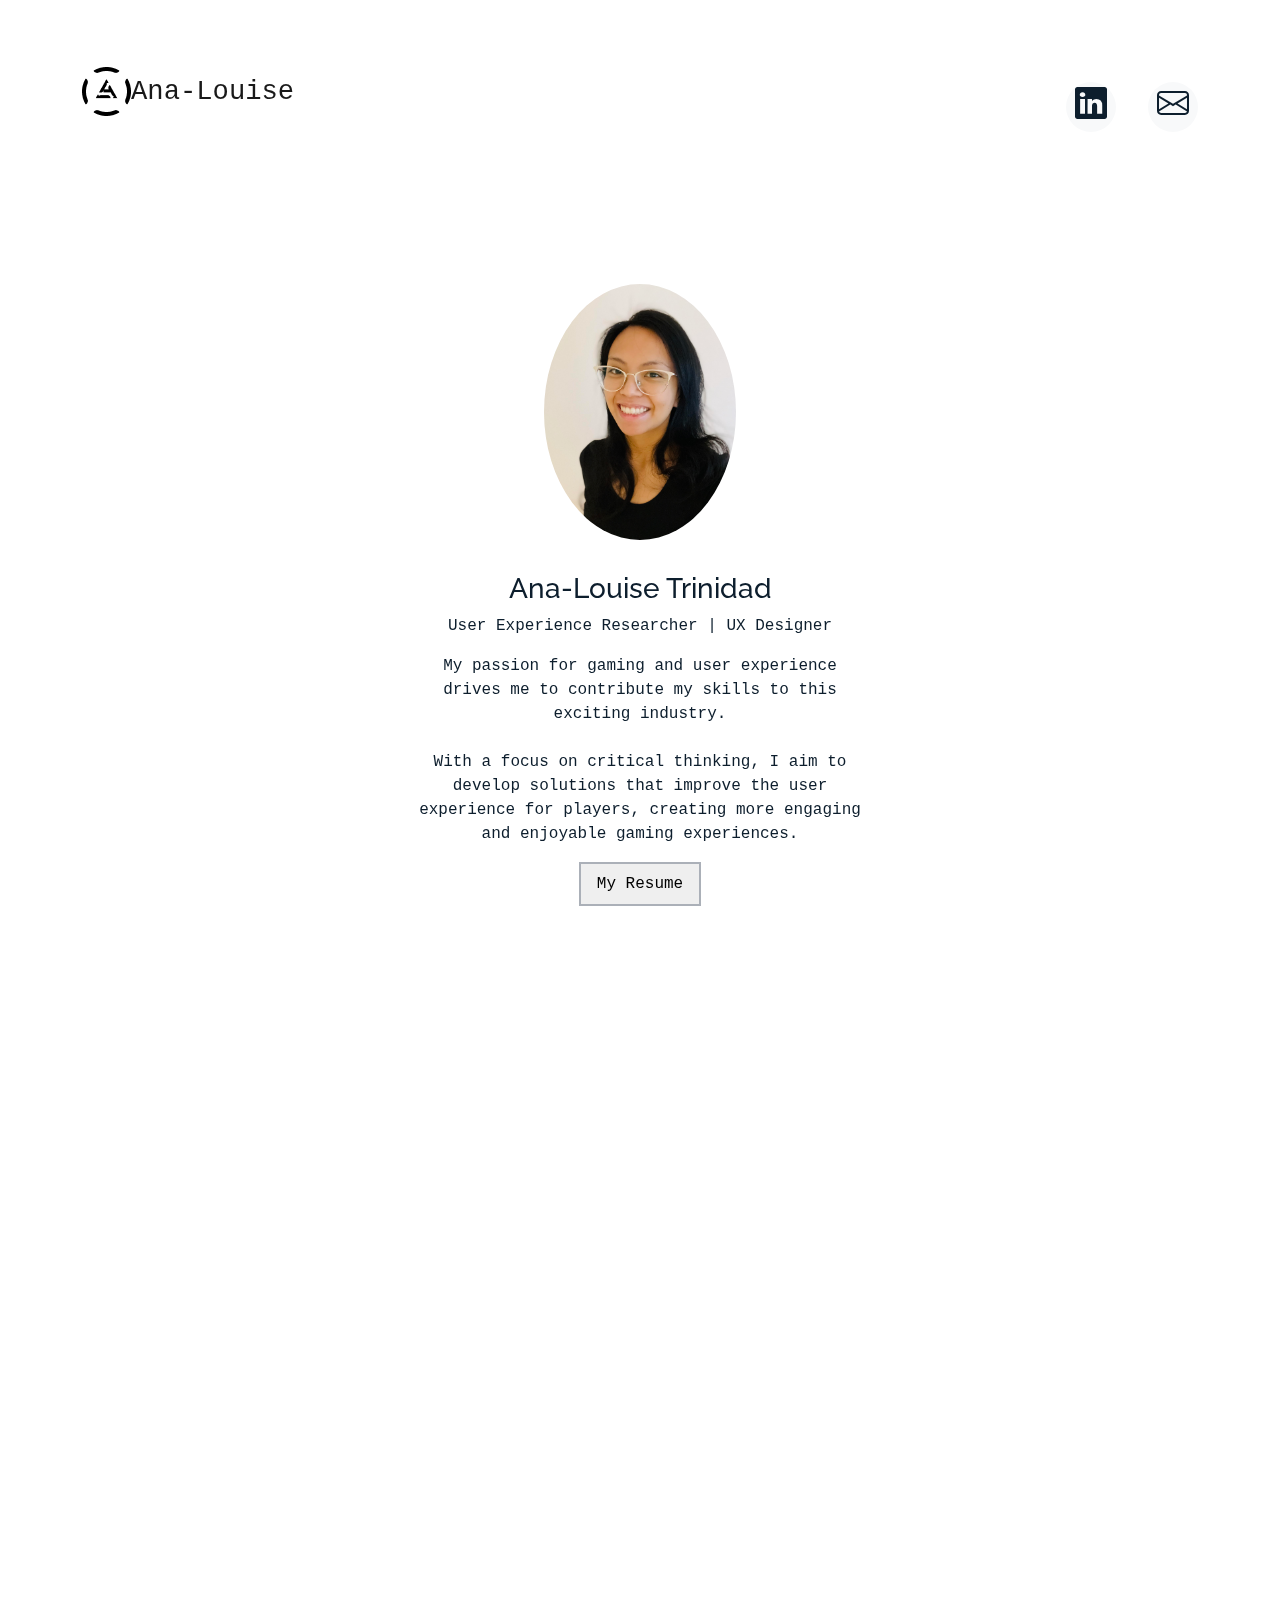
==== index.html @ 58d7ab28 "updated description" ====
<!DOCTYPE html>
<html lang="en">
<head>
    <meta charset="UTF-8">
    <meta http-equiv="X-UA-Compatible" content="IE=edge">
    <meta name="viewport" content="width=device-width, initial-scale=1.0">
    <link rel="stylesheet" href="https://cdnjs.cloudflare.com/ajax/libs/font-awesome/6.2.1/css/all.min.css" integrity="sha512-MV7K8+y+gLIBoVD59lQIYicR65iaqukzvf/nwasF0nqhPay5w/9lJmVM2hMDcnK1OnMGCdVK+iQrJ7lzPJQd1w==" crossorigin="anonymous" referrerpolicy="no-referrer" />
    <link rel="preconnect" href="https://fonts.googleapis.com">
<link rel="preconnect" href="https://fonts.gstatic.com" crossorigin>
<link href="https://fonts.googleapis.com/css2?family=Open+Sans:ital,wght@0,300;0,400;1,300;1,400&display=swap" rel="stylesheet">
    <link rel="stylesheet" href="./style.css">
    <title>Ana-Louise's Gaming UX Portfolio</title>
    <meta content="" name="description">
  <meta content="" name="keywords">

  <!-- Favicons -->
<link href="assets/img/logo.png" rel="icon">
  <link href="assets/img/logo.png" rel="icon">

  <!-- Google Fonts -->
  <link href="https://fonts.googleapis.com/css?family=https://fonts.googleapis.com/css?family=Inconsolata:400,500,600,700|Raleway:400,400i,500,500i,600,600i,700,700i" rel="stylesheet">

  <!-- Vendor CSS Files -->
  <link href="assets/vendor/aos/aos.css" rel="stylesheet">
  <link href="assets/vendor/bootstrap/css/bootstrap.min.css" rel="stylesheet">
  <link href="assets/vendor/bootstrap-icons/bootstrap-icons.css" rel="stylesheet">
  <link href="assets/vendor/swiper/swiper-bundle.min.css" rel="stylesheet">

  <!-- Template Main CSS File -->
  <link href="assets/css/style.css" rel="stylesheet">

  <!-- =======================================================
  * Template Name: MyPortfolio
  * Updated: Mar 10 2023 with Bootstrap v5.2.3
  * Template URL: https://bootstrapmade.com/myportfolio-bootstrap-portfolio-website-template/
  * Author: BootstrapMade.com
  * License: https://bootstrapmade.com/license/
  ======================================================== -->
</head>
<body>
    <header data-aos="fade-up">
      <main id="main">
        <nav class="navbar navbar-light custom-navbar">
          <div class="container">
            <a class="navbar-brand" href="index.html"><img src="./assets/img/logo.png" alt="Logo">Ana-Louise</a>
            <div class="social d-flex justify-content-end">
              <a href="https://www.linkedin.com/in/ana-louise-trinidad/"><span class="bi bi-linkedin"></span></a>
              <a href="mailto:anamtrinidad@outlook.com"><span class="bi bi-envelope"></span></a>
            </div>
            </a>
          </div>
        </nav>
      </header>

        <!-- ======= About Me Section ======= -->
        <section class="section services" data-aos="fade-up">
          <div class="container">
            <div class="row justify-content-center text-center mb-4">
              <div class="col-5">
                <img src="./assets/img/Profile Photo.jpg" alt="Profile Photo" id="profile-photo">
                <h3 class="h3 heading">Ana-Louise Trinidad</h3>
                <p>User Experience Researcher | UX Designer</p>
                <p>My passion for gaming and user experience drives me to contribute my skills to this exciting industry. 
                  <br><br>With a focus on critical thinking, I aim to develop solutions that improve the user experience for players, creating more engaging and enjoyable gaming experiences.</p>
                <a href="./resume-page.html"><button>My Resume</button></a>
              </div>
            </div>

          </div>
        </section><!-- About Me Section -->

        <!-- ======= 5 Min Section ======= -->
        <!-- <section class="section" data-aos="fade-up">
          <div class="container">
            <div class="row justify-content-center text-center mb-4">
              <div class="col-5">
                <h2 class="h2 heading">Only have 2 Min?</h2>
                <a href="#/"><button>2 min version of my Gaming UX Portfolio</button></a> (Coming soon!)
                <p>If you have more time, all my case studies are below!</p>
              </div>
            </div>

          </div>
        </section> -->
        <!-- 5 Min Section -->

      <!----PROJECT SECTION-->
      <main id="main">

        <!-- ======= Works Section ======= -->
        <section class="section site-portfolio">
          <div class="container">
            <div class="row mb-5 align-items-center">
              <div class="col-md-12 col-lg-6 mb-4 mb-lg-0" data-aos="fade-up">
                <h3 class="h3 heading">My Case Studies</h3>
              </div>
              <div class="col-md-12 col-lg-6 text-start text-lg-end" data-aos="fade-up" data-aos-delay="100">
                <div id="filters" class="filters">
                  <a href="#" data-filter="*" class="active">All</a>
                  <a href="#" data-filter=".grux">Games UX Research & UX Design</a>
                  <a href="#" data-filter=".ux-ui">Games UX/UI</a>
                  <a href="#" data-filter=".ui-ux">Games UI/UX</a>
                  <a href="#" data-filter=".projects">Passion Projects</a>
                  <!-- <a href="#" data-filter=".other-ux">Other UX Portfolios</a> -->
                </div>
              </div>
            </div>
            <div id="portfolio-grid" class="row no-gutter" data-aos="fade-up" data-aos-delay="200">
              <div class="item grux col-sm-6 col-md-4 col-lg-4 mb-4">
                <a href="./fps-cs-page.html" class="item-wrap fancybox">
                  <div class="work-info">
                    <h3>FPS Patch Updates Feature</h3>
                    <span>GRUX</span>
                  </div>
                  <img class="img-fluid" src="assets/img/fps-feature-cs/Thumbnail.png">
                </a>
              </div>
              <div class="item ui-ux col-sm-6 col-md-4 col-lg-4 mb-4">
                <a href="./game-jam-cs-page.html" class="item-wrap fancybox">
                  <div class="work-info">
                    <h3>Game Jam April 2023</h3>
                    <span>UI/UX</span>
                  </div>
                  <img class="img-fluid" src="./assets/img/game-jam-case-study/Thumbnail Game Jam 2023.png">
                </a>
              </div>
              <!-- <div class="item ui-ux col-sm-6 col-md-4 col-lg-4 mb-4">
                <a href="#/" class="item-wrap fancybox">
                  <div class="work-info">
                    <h3>UI/UX & Unity Implementation</h3>
                    <span>UI/UX</span>
                  </div>
                  <img class="img-fluid" src="assets/img/Thumbnail.png">
                </a>
              </div> -->
              <!-- <div class="item other-ux col-sm-6 col-md-4 col-lg-4 mb-4">
                <a href="./ucb-highlight-reel-page.html" class="item-wrap fancybox">
                  <div class="work-info">
                    <h3>UC Berkeley UX/UI Bootcamp Highlight Reel Fall '22 - Spring '23</h3>
                    <span>Other UX Portfolios</span>
                  </div>
                  <img class="img-fluid" src="./assets/img/Portfolio-ucb/Thumbnail-ucb.png">
                </a>
              </div> -->
            </div>
          </div>
        </section><!-- End  Works Section -->
    
    
      </main><!-- End #main -->

      <!--CONTACT SECTION-->
      <footer data-aos="fade-up">
      <section id="contact">

        <div class="contact-header">
          <h5>CONTACT ME</h5>
        </div>
        <div class="social d-flex justify-content-center">
          <a href="https://www.linkedin.com/in/ana-louise-trinidad/"><span class="bi bi-linkedin"></span></a>
          <a href="mailto:anamtrinidad@outlook.com"><span class="bi bi-envelope"></span></a>
        </div>

       </section>
       </footer>

<!-- ======= Footer ======= -->
<footer class="footer" role="contentinfo" data-aos="fade-up">
  <div class="container">
    <div class="row">
      <div class="col-sm-6">
        <p class="mb-1">&copy; Copyright MyPortfolio. All Rights Reserved</p>
        <div class="credits">
          <!--
          All the links in the footer should remain intact.
          You can delete the links only if you purchased the pro version.
          Licensing information: https://bootstrapmade.com/license/
          Purchase the pro version with working PHP/AJAX contact form: https://bootstrapmade.com/buy/?theme=MyPortfolio
        -->
          Designed by <a href="https://bootstrapmade.com/">BootstrapMade</a>
        </div>
      </div>
    </div>
  </div>
</footer>

<a href="#" class="back-to-top d-flex align-items-center justify-content-center"><i class="bi bi-arrow-up-short"></i></a>

<!-- Vendor JS Files -->
<script src="assets/vendor/aos/aos.js"></script>
<script src="assets/vendor/bootstrap/js/bootstrap.bundle.min.js"></script>
<script src="assets/vendor/isotope-layout/isotope.pkgd.min.js"></script>
<script src="assets/vendor/swiper/swiper-bundle.min.js"></script>
<script src="assets/vendor/php-email-form/validate.js"></script>

<!-- Template Main JS File -->
<script src="assets/js/main.js"></script>

</body>
</html>
---- assets/css/style.css ----
/**
* Template Name: MyPortfolio
* Updated: Mar 10 2023 with Bootstrap v5.2.3
* Template URL: https://bootstrapmade.com/myportfolio-bootstrap-portfolio-website-template/
* Author: BootstrapMade.com
* License: https://bootstrapmade.com/license/
*/

/*--------------------------------------------------------------
# General
--------------------------------------------------------------*/
body {
  font-family: "Inconsolata", monospace;
  color: #0d1e2d;
}

a {
  color: #777;
  text-decoration: none;
}

a:hover {
  color: #000;
}

button {
  border: #ABB0B8 solid 2px;
  padding: 0.5rem 1rem;
}

button:hover {
  color: #fff;
  background-color: darkgrey;
  transition: 0.3s;
}

h1,
h2,
h3,
h4,
h5,
h6,
.font-heading {
  font-family: "Raleway", sans-serif;
}

img {
  max-width: 100%;
  height: auto;
}

#profile-photo {
  border-radius: 100%;
  width: 20vw;
  text-align: center;
  padding: 2rem;
  object-fit: cover;
}

.section {
  padding: 7rem 0;
}

.filters a {
  text-decoration: none;
  color: #000;
  display: inline-block;
  padding-left: 10px;
  padding-right: 10px;
  position: relative;
}

.filters a:hover,
.filters a:focus,
.filters a:active {
  text-decoration: none;
}

.filters a:hover:before {
  content: "";
  position: absolute;
  left: 10px;
  right: 10px;
  bottom: 0;
  height: 1px;
  background-color: #000;
}

.filters a.active {
  color: #000;
}

.filters a.active:before {
  content: "";
  position: absolute;
  left: 10px;
  right: 10px;
  bottom: 0;
  height: 1px;
  background-color: #000;
}

.item {
  border: none;
  margin-bottom: 30px;
}

.item .item-wrap {
  display: block;
  position: relative;
  overflow: hidden;
}

.item .item-wrap:after {
  z-index: 2;
  position: absolute;
  content: "";
  top: 0;
  left: 0;
  right: 0;
  bottom: 0;
  background: rgba(0, 0, 0, 0.4);
  visibility: hidden;
  opacity: 0;
  transition: 0.3s all ease-in-out;
}

.item .item-wrap img {
  transition: 0.3s transform ease;
  transform: scale(1);
}

.item .item-wrap>.work-info {
  position: absolute;
  top: 50%;
  width: 100%;
  text-align: center;
  z-index: 3;
  transform: translateY(-50%);
  color: #fff;
  opacity: 0;
  visibility: hidden;
  margin-top: 20px;
  transition: 0.3s all ease;
}

.item .item-wrap>.work-info h3 {
  font-size: 20px;
  margin-bottom: 0;
}

.item .item-wrap>.work-info span {
  font-size: 14px;
  text-transform: uppercase;
  letter-spacing: 0.2rem;
}

.item .item-wrap:hover {
  text-decoration: none;
}

.item .item-wrap:hover img {
  transform: scale(1.05);
}

.item .item-wrap:hover:after {
  opacity: 1;
  visibility: visible;
}

.item .item-wrap:hover .work-info {
  margin-top: 0px;
  opacity: 1;
  visibility: visible;
}

.testimonial-wrap {
  padding: 50px 50px 80px 50px;
  background: #eceff2;
}

.testimonial-wrap .testimonial {
  text-align: center;
  max-width: 500px;
  margin: 0 auto;
}

.testimonial-wrap .testimonial img {
  border-radius: 50%;
  width: 120px;
  margin: 0 auto 30px auto;
}

.testimonial-wrap .testimonial blockquote p {
  font-size: 20px;
}

.h3 {
  font-size: 20px;
}

.h4 {
  font-size: 16px;
}

.heading {
  font-size: 28px;
}

.readmore {
  display: inline-block;
  border: 1px solid #000;
  padding: 10px 15px;
  font-size: 12px;
  text-transform: uppercase;
  color: #000;
  transition: 0.2s all ease;
  font-weight: 700;
}

.readmore:active,
.readmore:focus,
.readmore:hover {
  outline: none;
}

.readmore:hover {
  color: #fff;
  text-decoration: none;
  background: #000;
}

.testimonials-slider .swiper-pagination {
  margin-top: -60px;
  position: relative;
}

.testimonials-slider .swiper-pagination .swiper-pagination-bullet {
  width: 12px;
  height: 12px;
  background-color: rgba(13, 30, 45, 0.3);
  opacity: 1;
}

.testimonials-slider .swiper-pagination .swiper-pagination-bullet-active {
  background-color: rgba(13, 30, 45, 0.6);
}

.sticky-content {
  position: sticky;
  position: -webkit-sticky;
  top: 0;
  /* required */
}

.list-line li {
  margin-bottom: 10px;
  position: relative;
  padding-left: 30px;
}

.list-line li:before {
  content: "";
  position: absolute;
  left: 0;
  top: 0.7rem;
  width: 10px;
  height: 2px;
  background: #000;
}

.form-control {
  border-radius: 0;
  background: #f8f9fa;
  border: 1px solid transparent;
  padding-top: 10px !important;
  padding-bottom: 10px !important;
}

.form-control:active,
.form-control:focus {
  background: #eff1f4;
  outline: none;
  box-shadow: none;
  border: 1px solid transparent;
}

.custom-progress {
  height: 7px;
  border-radius: 0;
}

.custom-progress .progress-bar {
  background: #000;
}

/* Services */
.services i {
  font-size: 40px;
}

.services h4 {
  padding-top: 10px;
}

/* Contact Form */
.php-email-form .error-message {
  display: none;
  color: #fff;
  background: #ed3c0d;
  text-align: left;
  padding: 15px;
  font-weight: 600;
}

.php-email-form .error-message br+br {
  margin-top: 25px;
}

.php-email-form .sent-message {
  display: none;
  color: #fff;
  background: #18d26e;
  text-align: center;
  padding: 15px;
  font-weight: 600;
}

.php-email-form .loading {
  display: none;
  background: #fff;
  text-align: center;
  padding: 15px;
}

.php-email-form .loading:before {
  content: "";
  display: inline-block;
  border-radius: 50%;
  width: 24px;
  height: 24px;
  margin: 0 10px -6px 0;
  border: 3px solid #18d26e;
  border-top-color: #eee;
  animation: animate-loading 1s linear infinite;
}

@keyframes animate-loading {
  0% {
    transform: rotate(0deg);
  }

  100% {
    transform: rotate(360deg);
  }
}

/*--------------------------------------------------------------
# Header
--------------------------------------------------------------*/
/* Custom Navmenu */
.custom-navmenu {
  background: #0d1e2d;
}

.custom-navmenu .custom-menu,
.custom-navmenu .custom-menu li {
  padding: 0;
  margin: 0;
  list-style: none;
}

.custom-navmenu .custom-menu li {
  margin-bottom: 0;
  font-size: 20px;
}

.custom-navmenu .custom-menu li a {
  color: #fff;
  padding: 10px 0 !important;
}

.custom-navmenu .custom-menu li a:hover {
  text-decoration: none;
}

.custom-navmenu .custom-menu li.active a {
  text-decoration: underline;
}

.custom-navmenu h3 {
  font-size: 20px;
  color: #fff;
}

.custom-navmenu p {
  color: rgba(255, 255, 255, 0.6);
}

.custom-navmenu a {
  color: rgba(255, 255, 255, 0.7);
}

.custom-navmenu a:hover {
  color: #fff;
}

/* Custom Navbar */
.custom-navbar {
  padding-top: 50px;
  width: 100%;
}

@media (max-width: 780px) {
  .custom-navbar>.container {
    padding-right: 0;
    padding-left: 0;
  }
}

.custom-navbar .navbar-brand {
  font-size: 1.7rem;
}

/* Burger */
.burger {
  width: 28px;
  height: 32px;
  cursor: pointer;
  position: relative;
}

.burger:before,
.burger span,
.burger:after {
  width: 100%;
  height: 2px;
  display: block;
  background: #000;
  border-radius: 2px;
  position: absolute;
  opacity: 1;
}

.burger:before,
.burger:after {
  transition: top 0.35s cubic-bezier(0.23, 1, 0.32, 1), transform 0.35s cubic-bezier(0.23, 1, 0.32, 1), opacity 0.35s cubic-bezier(0.23, 1, 0.32, 1), background-color 1.15s cubic-bezier(0.86, 0, 0.07, 1);
  -webkit-transition: top 0.35s cubic-bezier(0.23, 1, 0.32, 1), -webkit-transform 0.35s cubic-bezier(0.23, 1, 0.32, 1), opacity 0.35s cubic-bezier(0.23, 1, 0.32, 1), background-color 1.15s cubic-bezier(0.86, 0, 0.07, 1);
  content: "";
}

.burger:before {
  top: 4px;
}

.burger span {
  top: 15px;
}

.burger:after {
  top: 26px;
}

/* Hover */
.burger:hover:before {
  top: 7px;
}

.burger:hover:after {
  top: 23px;
}

/* Click */
.burger.active span {
  opacity: 0;
}

.burger.active:before,
.burger.active:after {
  top: 40%;
}

.burger.active:before {
  transform: rotate(45deg);
}

.burger.active:after {
  transform: rotate(-45deg);
}

.burger:focus {
  outline: none;
}

/*--------------------------------------------------------------
# Footer
--------------------------------------------------------------*/
.footer {
  padding: 0 0 4rem 0;
}

.footer a {
  color: #000;
}

#contact {
  padding: 6rem 0;
}

.contact-header {
  display: flex;
  justify-content: center;
}

.social {
  gap: 2rem;
  padding-top: 2rem;
  font-size: x-large;
}

.social a {
  display: inline-block;
  width: 50px;
  height: 50px;
  border-radius: 50%;
  background: #f8f9fa;
  position: relative;
  text-align: center;
  color: #0d1e2d;
}

.social a span {
  display: inline-block;
  left: 50%;
  position: absolute;
  top: 50%;
  transform: translate(-50%, -50%);
}

.social a:hover {
  color: #fff;
  background-color: #0d1e2d;
  transition: 0.3s;
}

.bi {
  font-size: xx-large;
}
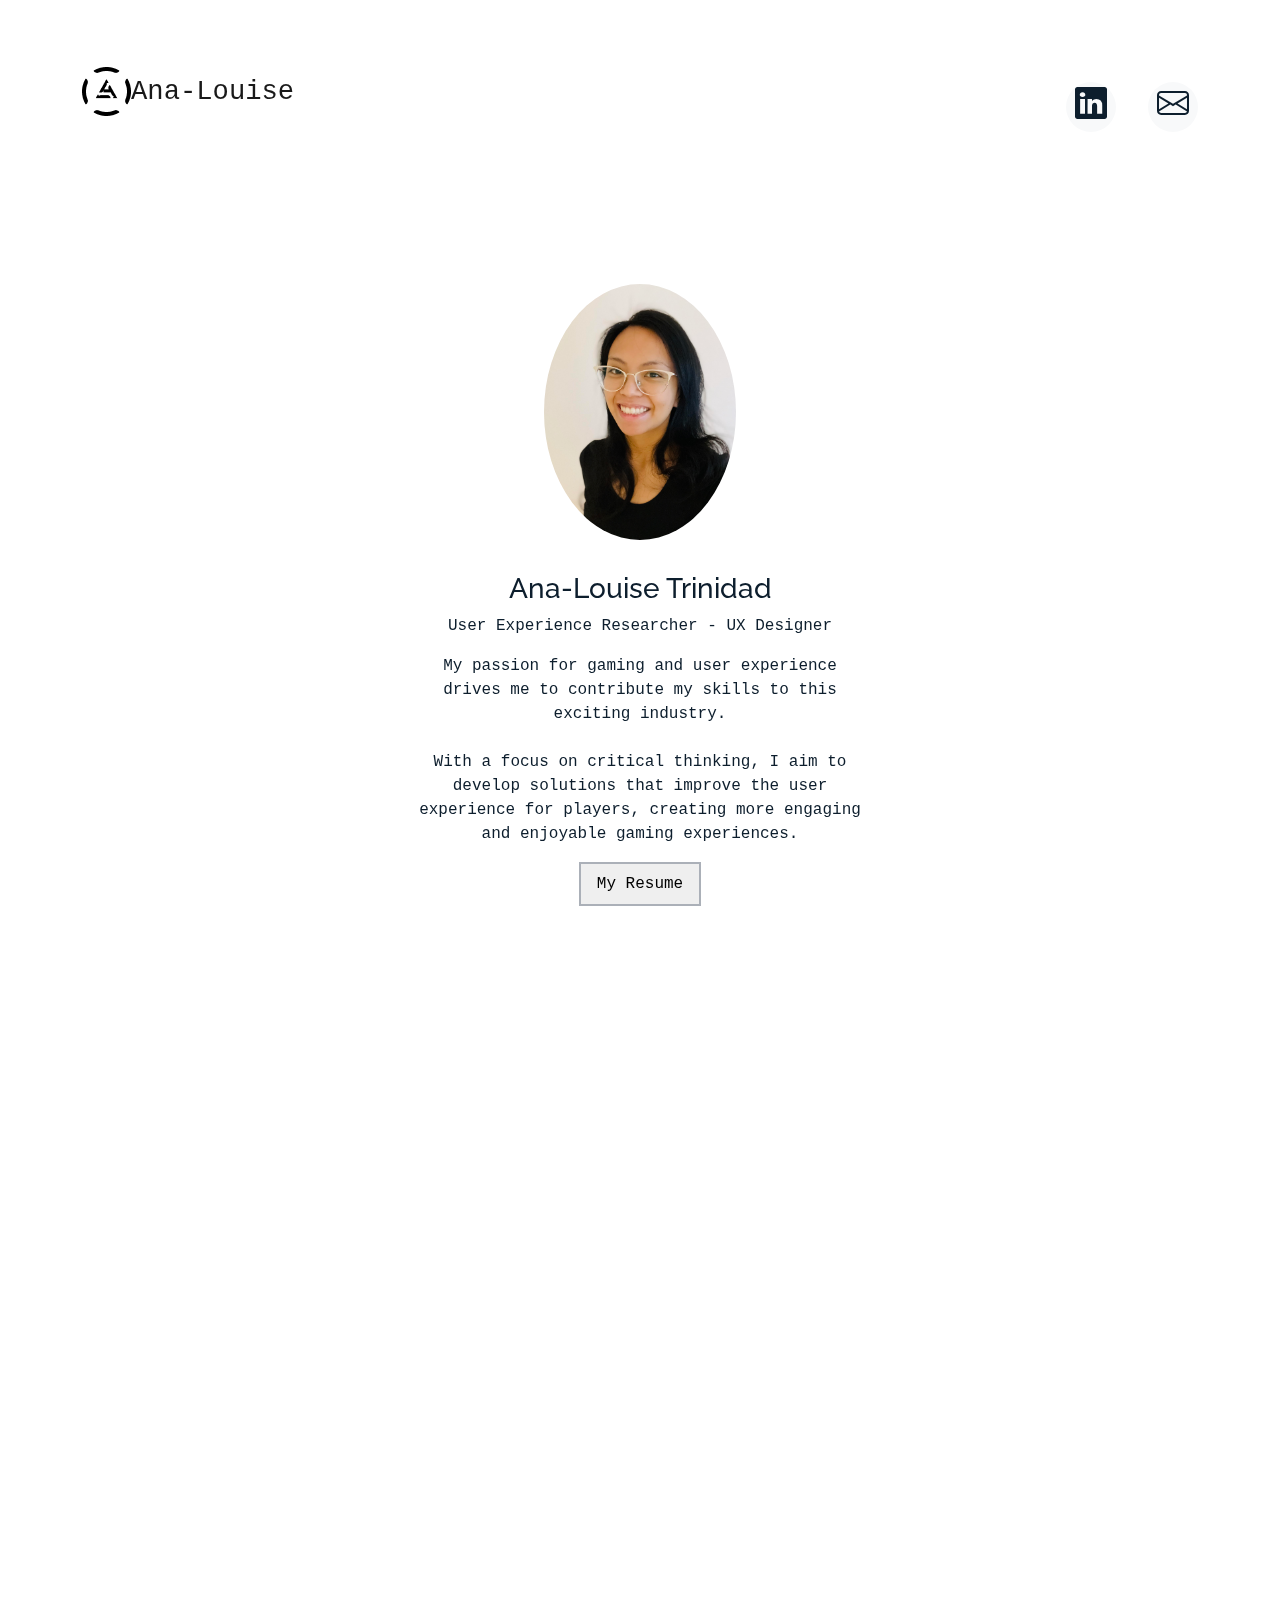
==== commit c4e9c310: "Update index.html" ====
--- a/index.html
+++ b/index.html
@@ -60,7 +60,7 @@
               <div class="col-5">
                 <img src="./assets/img/Profile Photo.jpg" alt="Profile Photo" id="profile-photo">
                 <h3 class="h3 heading">Ana-Louise Trinidad</h3>
-                <p>User Experience Researcher | UX Designer</p>
+                <p>User Experience Researcher - UX Designer</p>
                 <p>My passion for gaming and user experience drives me to contribute my skills to this exciting industry. 
                   <br><br>With a focus on critical thinking, I aim to develop solutions that improve the user experience for players, creating more engaging and enjoyable gaming experiences.</p>
                 <a href="./resume-page.html"><button>My Resume</button></a>
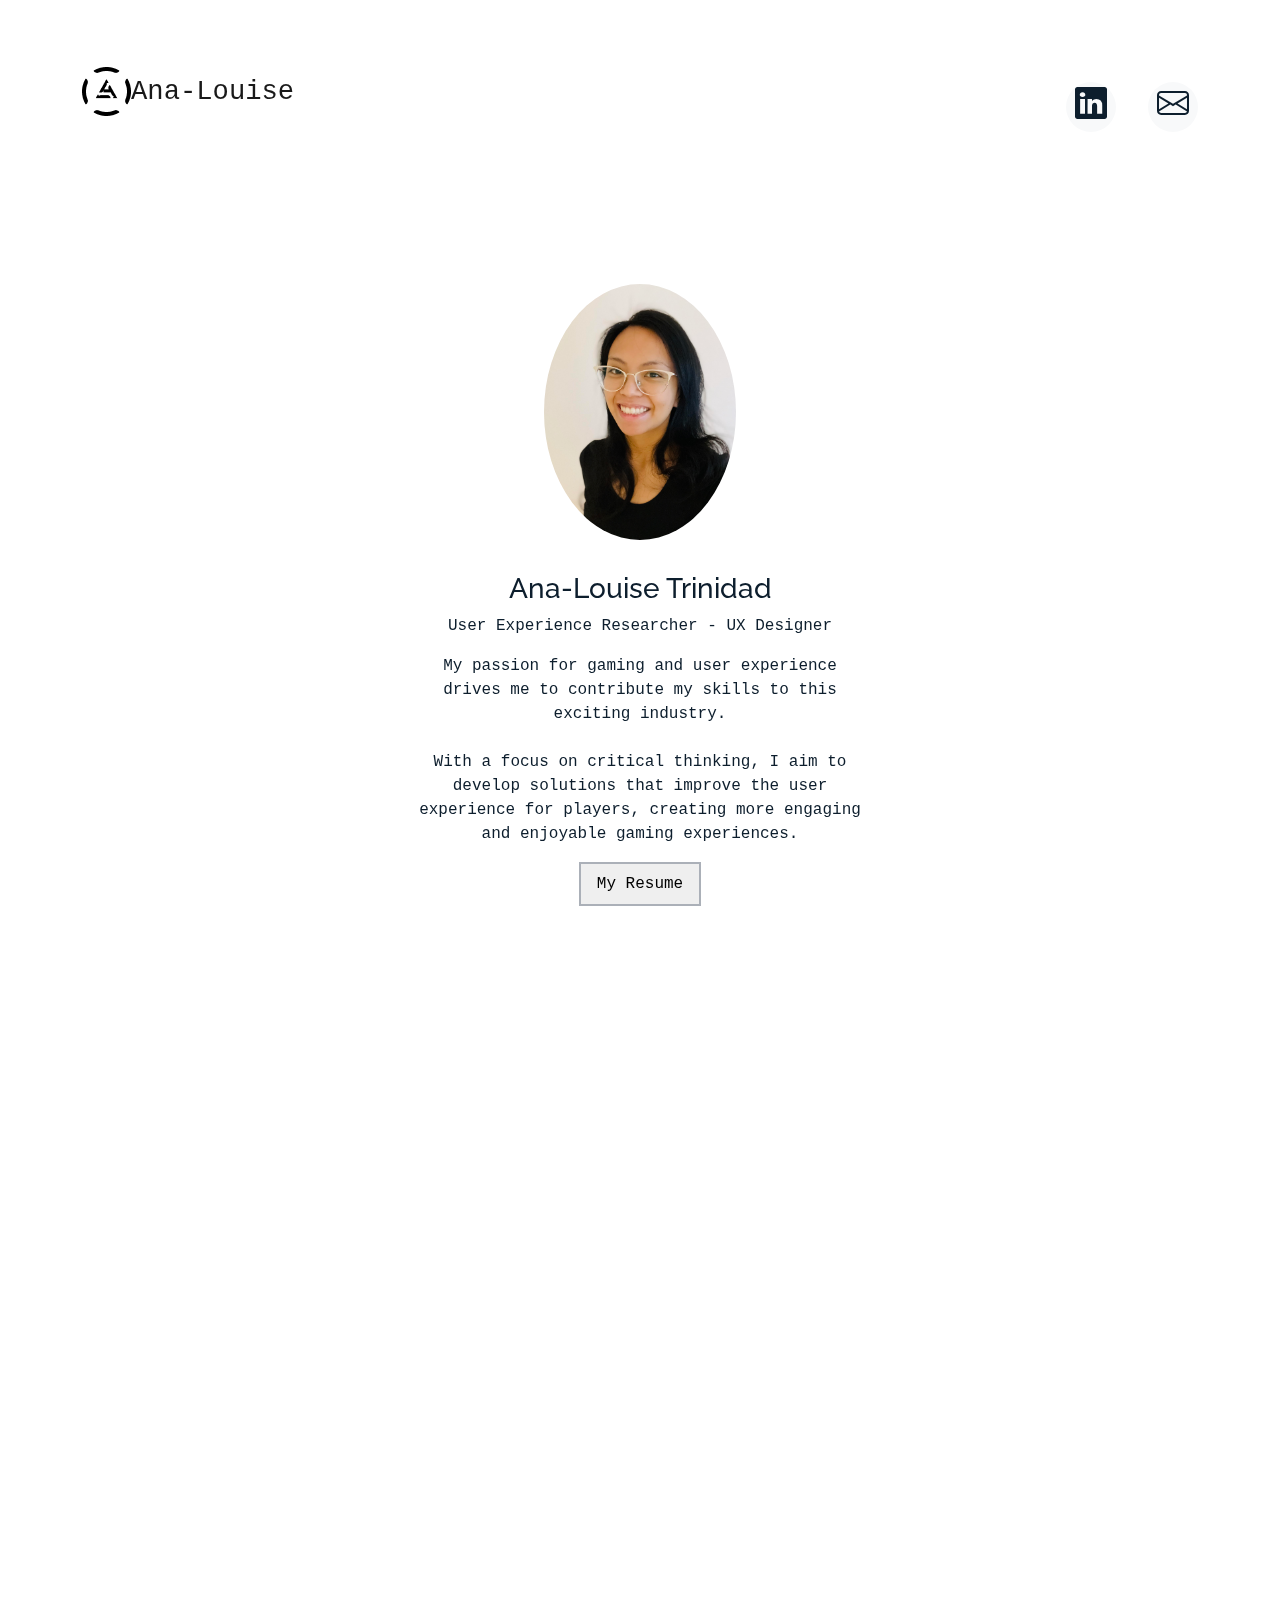
==== commit 36829a1a: "added ui-ux case study" ====
--- a/index.html
+++ b/index.html
@@ -98,10 +98,10 @@
               <div class="col-md-12 col-lg-6 text-start text-lg-end" data-aos="fade-up" data-aos-delay="100">
                 <div id="filters" class="filters">
                   <a href="#" data-filter="*" class="active">All</a>
-                  <a href="#" data-filter=".grux">Games UX Research & UX Design</a>
-                  <a href="#" data-filter=".ux-ui">Games UX/UI</a>
-                  <a href="#" data-filter=".ui-ux">Games UI/UX</a>
-                  <a href="#" data-filter=".projects">Passion Projects</a>
+                  <a href="#" data-filter=".grux">UX Research & UX Design</a>
+                  <!-- <a href="#" data-filter=".ux-ui">UX/UI</a> -->
+                  <a href="#" data-filter=".ui-ux">UI/UX</a>
+                  <!-- <a href="#" data-filter=".projects">Passion Projects</a> -->
                   <!-- <a href="#" data-filter=".other-ux">Other UX Portfolios</a> -->
                 </div>
               </div>
@@ -116,6 +116,17 @@
                   <img class="img-fluid" src="assets/img/fps-feature-cs/Thumbnail.png">
                 </a>
               </div>
+
+              <div class="item ui-ux col-sm-6 col-md-4 col-lg-4 mb-4">
+                <a href="https://www.figma.com/proto/sY7k3SM2y4EWxE5pKPjlIY/%5BAna-Louise-T.%5D-Gaming-UI-Assignments?page-id=528%3A2392&type=design&node-id=528-2414&viewport=674%2C674%2C0.03&scaling=scale-down&starting-point-node-id=528%3A2414" class="item-wrap fancybox" target="_blank">
+                  <div class="work-info">
+                    <h3>UI/UX & Unity Implementation</h3>
+                    <span>UI/UX</span>
+                  </div>
+                  <img class="img-fluid" src="assets/img/elvtr-cs/Thumbnil UI-UX-Unity.png">
+                </a>
+              </div>
+
               <div class="item ui-ux col-sm-6 col-md-4 col-lg-4 mb-4">
                 <a href="./game-jam-cs-page.html" class="item-wrap fancybox">
                   <div class="work-info">
@@ -125,15 +136,6 @@
                   <img class="img-fluid" src="./assets/img/game-jam-case-study/Thumbnail Game Jam 2023.png">
                 </a>
               </div>
-              <!-- <div class="item ui-ux col-sm-6 col-md-4 col-lg-4 mb-4">
-                <a href="#/" class="item-wrap fancybox">
-                  <div class="work-info">
-                    <h3>UI/UX & Unity Implementation</h3>
-                    <span>UI/UX</span>
-                  </div>
-                  <img class="img-fluid" src="assets/img/Thumbnail.png">
-                </a>
-              </div> -->
               <!-- <div class="item other-ux col-sm-6 col-md-4 col-lg-4 mb-4">
                 <a href="./ucb-highlight-reel-page.html" class="item-wrap fancybox">
                   <div class="work-info">
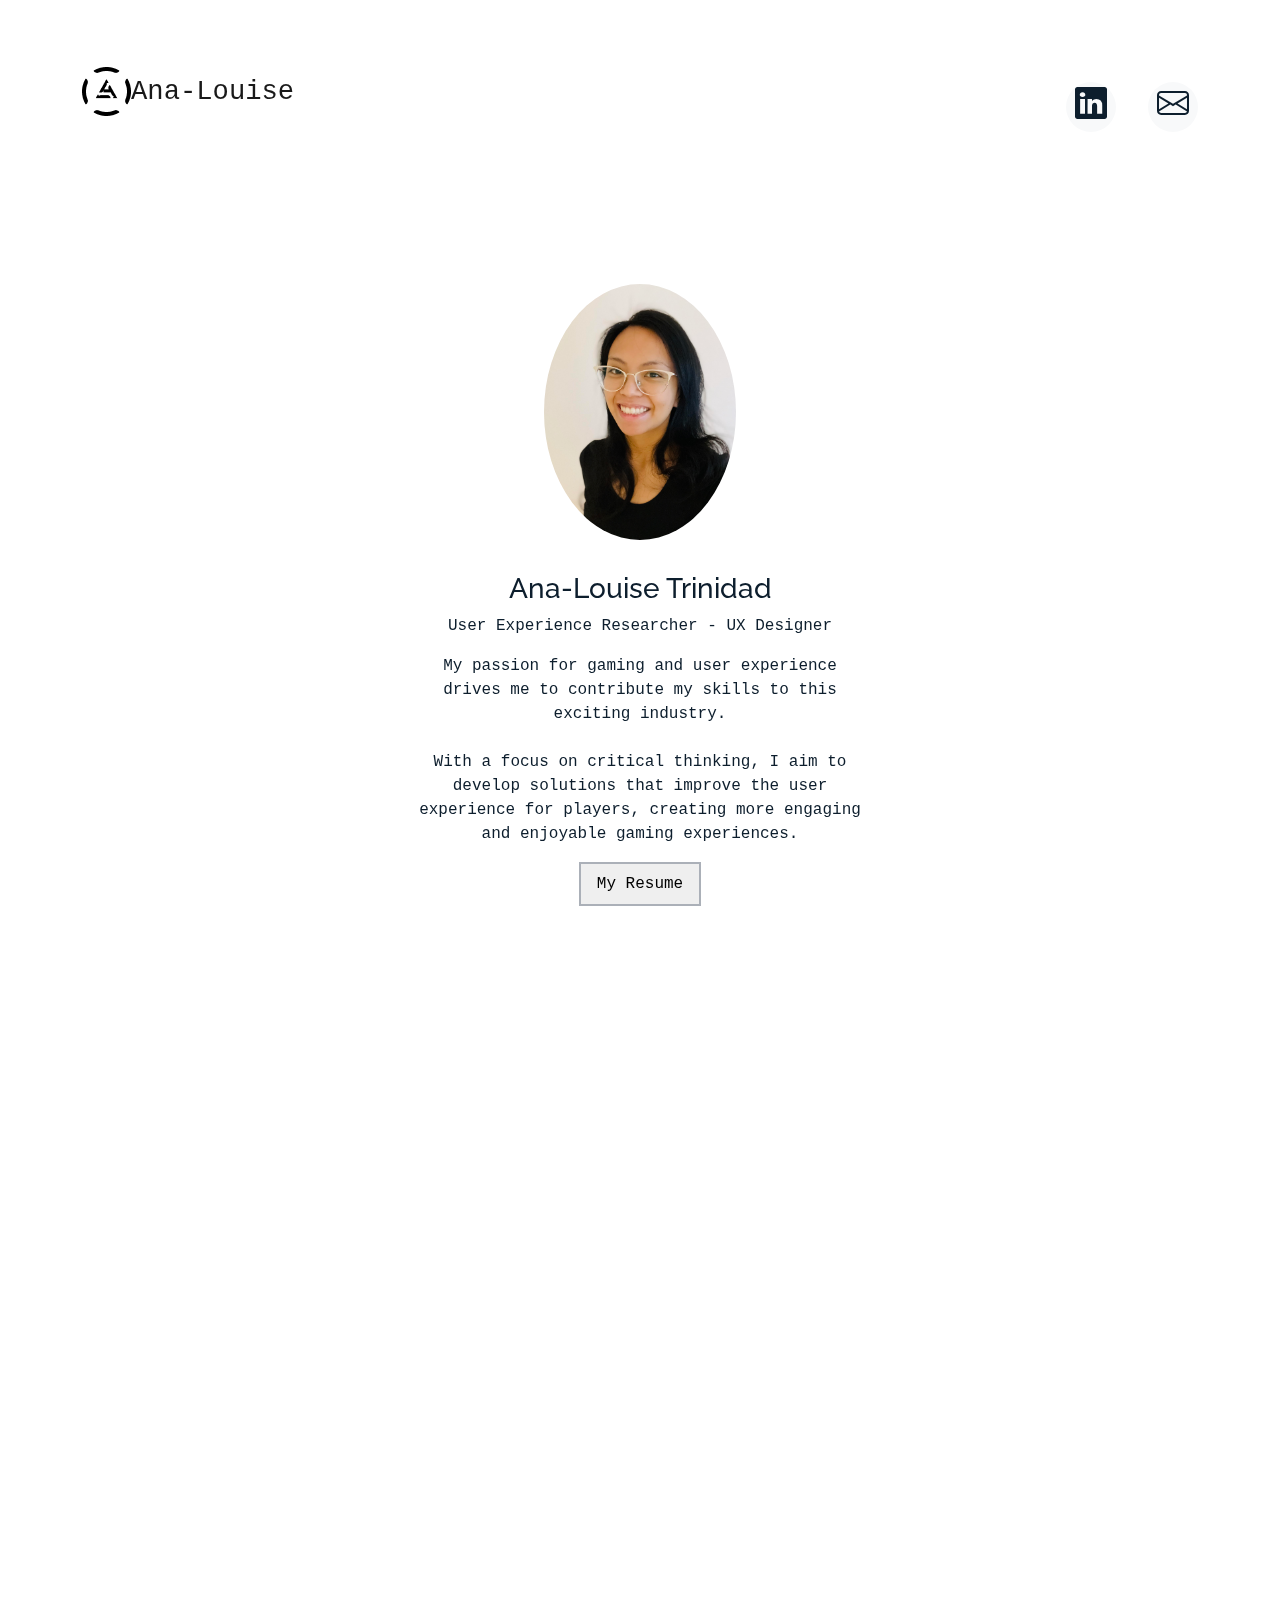
==== commit 4399f205: "updated footer" ====
--- a/index.html
+++ b/index.html
@@ -172,7 +172,7 @@
   <div class="container">
     <div class="row">
       <div class="col-sm-6">
-        <p class="mb-1">&copy; Copyright MyPortfolio. All Rights Reserved</p>
+        <!-- <p class="mb-1">&copy; Copyright Ana-Louise. All Rights Reserved</p> -->
         <div class="credits">
           <!--
           All the links in the footer should remain intact.
@@ -180,7 +180,7 @@
           Licensing information: https://bootstrapmade.com/license/
           Purchase the pro version with working PHP/AJAX contact form: https://bootstrapmade.com/buy/?theme=MyPortfolio
         -->
-          Designed by <a href="https://bootstrapmade.com/">BootstrapMade</a>
+          Template from <a href="https://bootstrapmade.com/">BootstrapMade</a>
         </div>
       </div>
     </div>
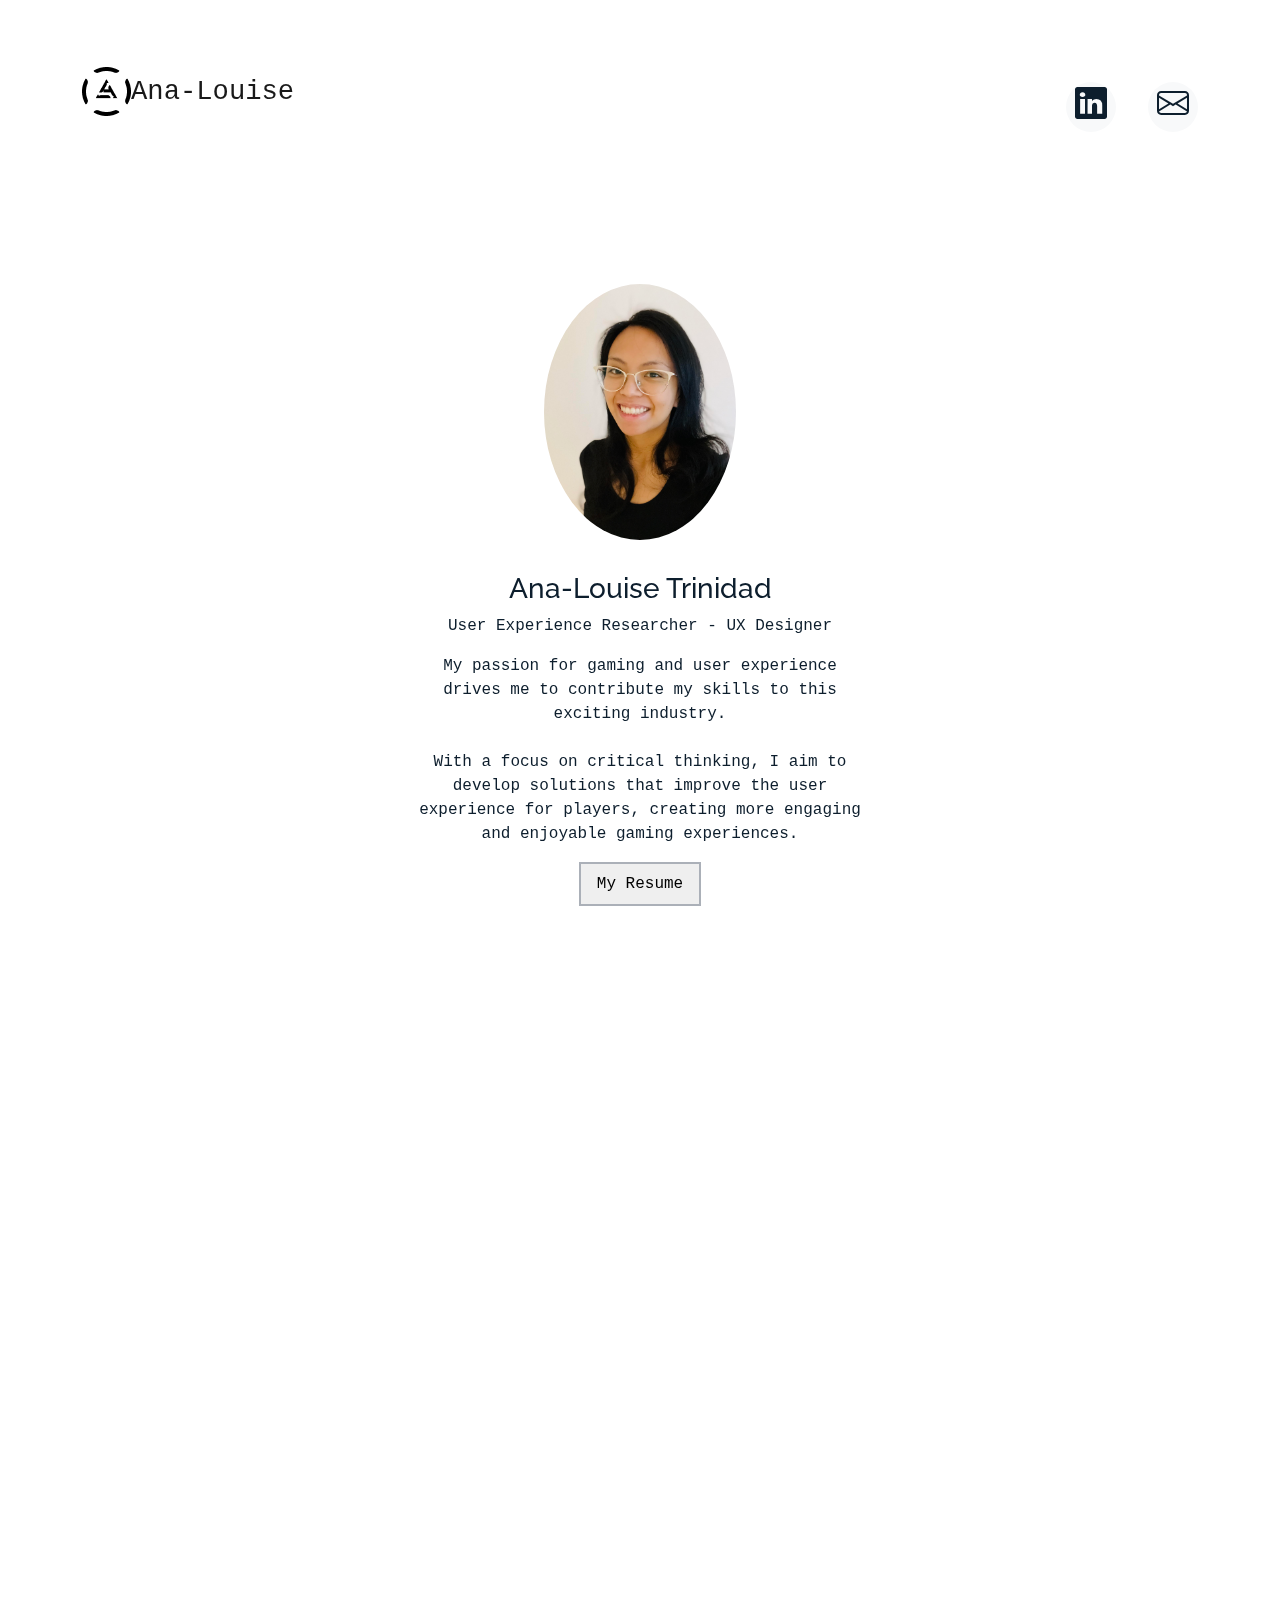
==== commit 1b9c5adc: "updated footer" ====
--- a/index.html
+++ b/index.html
@@ -172,7 +172,7 @@
   <div class="container">
     <div class="row">
       <div class="col-sm-6">
-        <!-- <p class="mb-1">&copy; Copyright Ana-Louise. All Rights Reserved</p> -->
+        <p class="mb-1">&copy; Copyright Ana-Louise's Gaming UX Portfolio 2023. All Rights Reserved</p>
         <div class="credits">
           <!--
           All the links in the footer should remain intact.
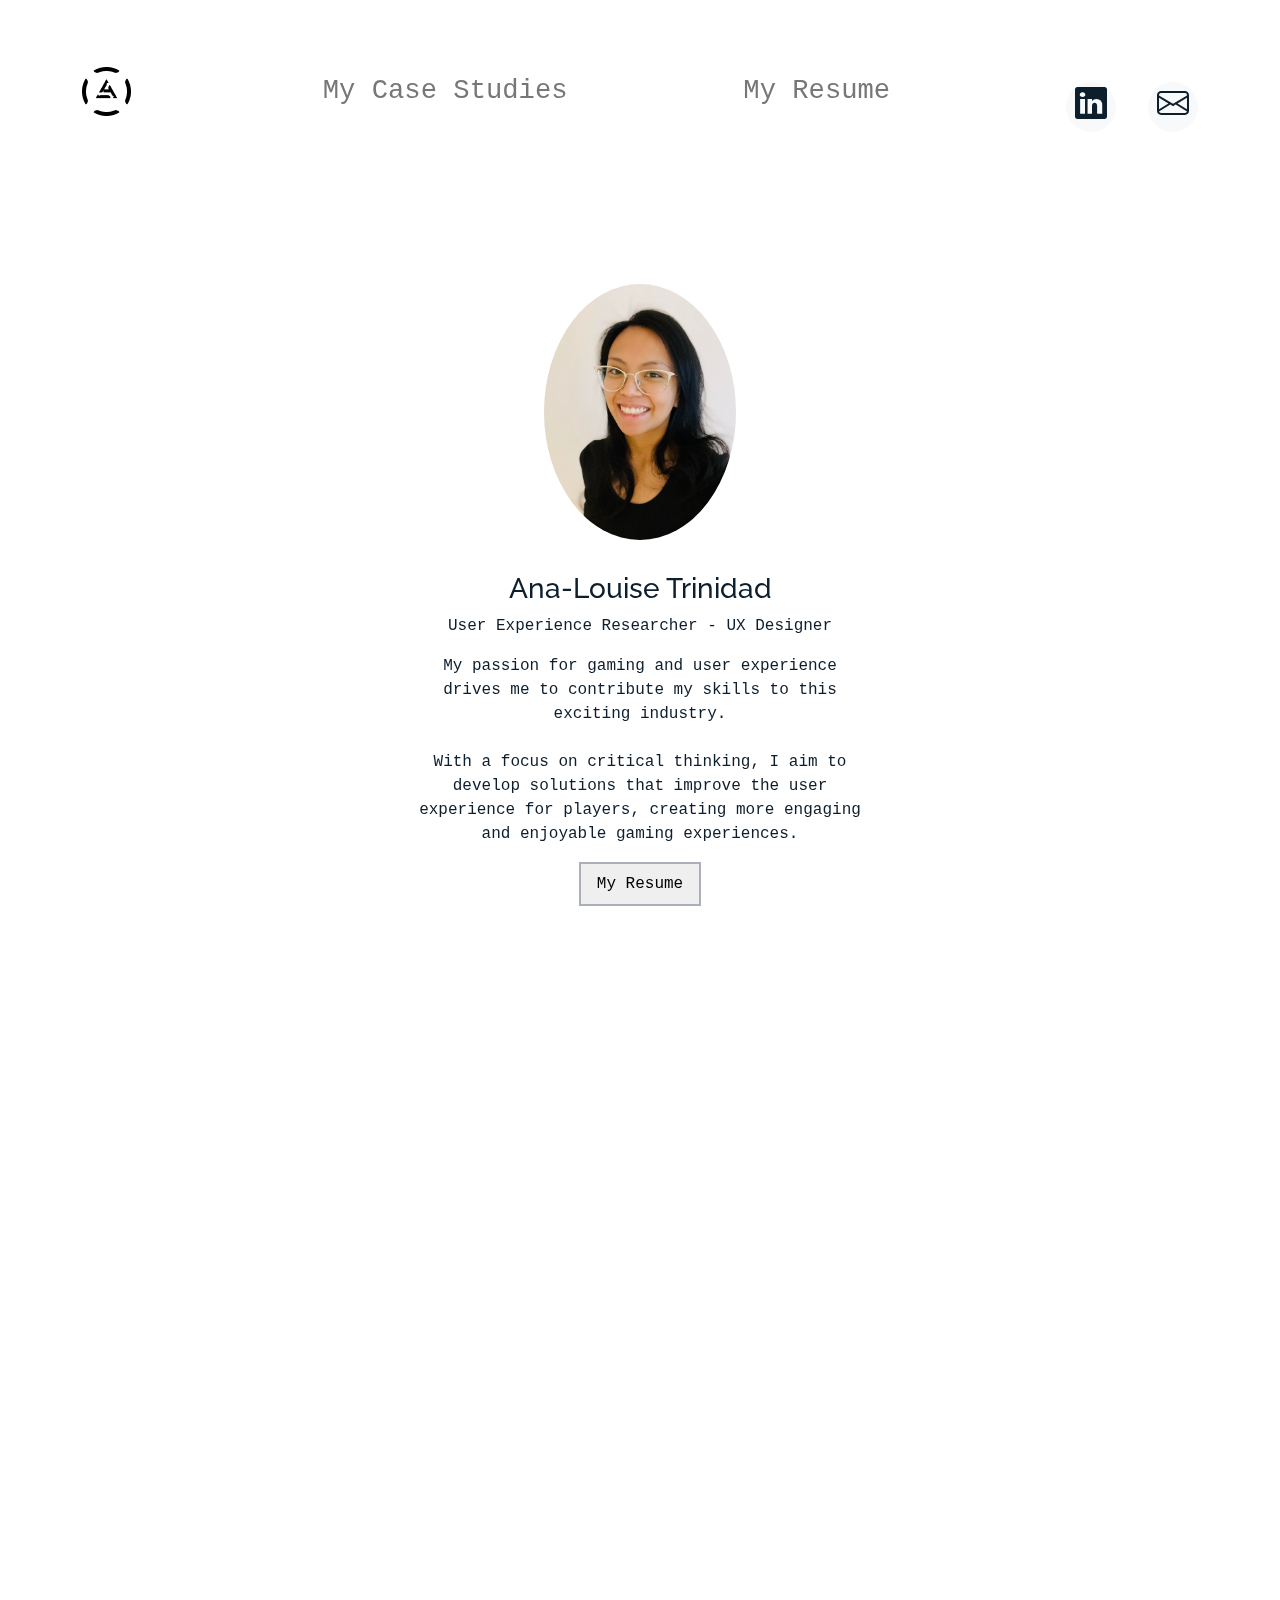
==== commit 6741d960: "added more options to navbar, fixed target blanks" ====
--- a/index.html
+++ b/index.html
@@ -43,14 +43,17 @@
       <main id="main">
         <nav class="navbar navbar-light custom-navbar">
           <div class="container">
-            <a class="navbar-brand" href="index.html"><img src="./assets/img/logo.png" alt="Logo">Ana-Louise</a>
+            <a class="navbar-brand" href="index.html"><img src="./assets/img/logo.png" alt="Logo"></a>
+            <a href="#projects"><span>My Case Studies</span></a>
+            <a href="./resume-page.html">My Resume</a>
             <div class="social d-flex justify-content-end">
-              <a href="https://www.linkedin.com/in/ana-louise-trinidad/"><span class="bi bi-linkedin"></span></a>
+              <a href="https://www.linkedin.com/in/ana-louise-trinidad/" target="_blank"><span class="bi bi-linkedin"></span></a>
               <a href="mailto:anamtrinidad@outlook.com"><span class="bi bi-envelope"></span></a>
             </div>
             </a>
           </div>
         </nav>
+  
       </header>
 
         <!-- ======= About Me Section ======= -->
@@ -89,7 +92,7 @@
       <main id="main">
 
         <!-- ======= Works Section ======= -->
-        <section class="section site-portfolio">
+        <section class="section site-portfolio" id="projects">
           <div class="container">
             <div class="row mb-5 align-items-center">
               <div class="col-md-12 col-lg-6 mb-4 mb-lg-0" data-aos="fade-up">
@@ -160,7 +163,7 @@
           <h5>CONTACT ME</h5>
         </div>
         <div class="social d-flex justify-content-center">
-          <a href="https://www.linkedin.com/in/ana-louise-trinidad/"><span class="bi bi-linkedin"></span></a>
+          <a href="https://www.linkedin.com/in/ana-louise-trinidad/" target="_blank"><span class="bi bi-linkedin"></span></a>
           <a href="mailto:anamtrinidad@outlook.com"><span class="bi bi-envelope"></span></a>
         </div>
 
--- a/assets/css/style.css
+++ b/assets/css/style.css
@@ -418,7 +418,7 @@
   }
 }
 
-.custom-navbar .navbar-brand {
+.custom-navbar {
   font-size: 1.7rem;
 }
 
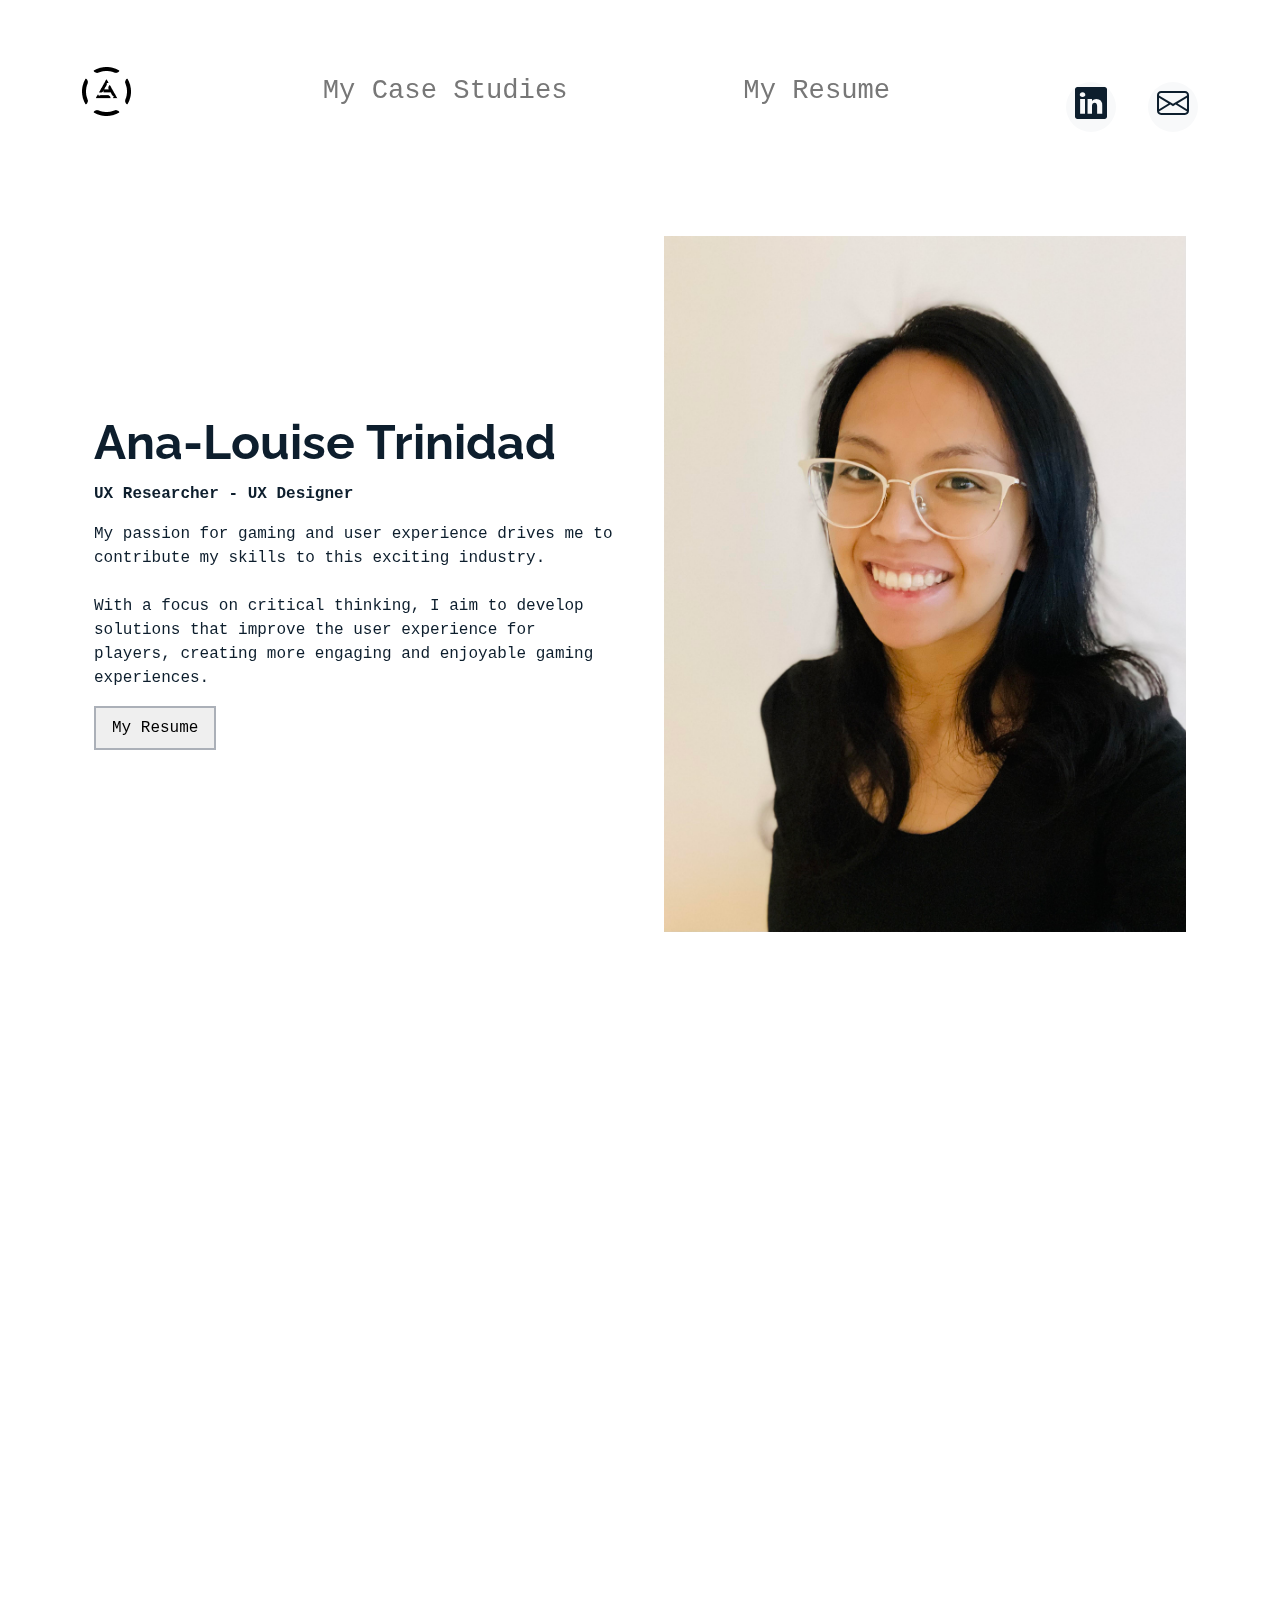
==== commit f2c9dff5: "changed hero section" ====
--- a/index.html
+++ b/index.html
@@ -57,21 +57,26 @@
       </header>
 
         <!-- ======= About Me Section ======= -->
-        <section class="section services" data-aos="fade-up">
-          <div class="container">
-            <div class="row justify-content-center text-center mb-4">
-              <div class="col-5">
-                <img src="./assets/img/Profile Photo.jpg" alt="Profile Photo" id="profile-photo">
-                <h3 class="h3 heading">Ana-Louise Trinidad</h3>
-                <p>User Experience Researcher - UX Designer</p>
-                <p>My passion for gaming and user experience drives me to contribute my skills to this exciting industry. 
-                  <br><br>With a focus on critical thinking, I aim to develop solutions that improve the user experience for players, creating more engaging and enjoyable gaming experiences.</p>
+       
+        <div class="b-example-divider"></div>
+
+        <div class="container col-xxl-8 px-4 py-5" data-aos="fade-up" id="about">
+          <div class="row flex-lg-row-reverse align-items-center g-5 py-5">
+            <div class="col-10 col-sm-8 col-lg-6">
+              <img src="./assets/img/Profile Photo.jpg" class="d-block mx-lg-auto img-fluid" alt="Bootstrap Themes" width="700" height="500" loading="lazy">
+            </div>
+            <div class="col-lg-6">
+              <h1 class="display-5 fw-bold lh-1 mb-3">Ana-Louise Trinidad</h1>
+              <p><b>UX Researcher - UX Designer</b></p>
+              <p>My passion for gaming and user experience drives me to contribute my skills to this exciting industry. 
+                <br><br>With a focus on critical thinking, I aim to develop solutions that improve the user experience for players, creating more engaging and enjoyable gaming experiences.</p>
+              <div class="d-grid gap-2 d-md-flex justify-content-md-start">
                 <a href="./resume-page.html"><button>My Resume</button></a>
               </div>
             </div>
-
-          </div>
-        </section><!-- About Me Section -->
+          </div>
+        </div>
+
 
         <!-- ======= 5 Min Section ======= -->
         <!-- <section class="section" data-aos="fade-up">
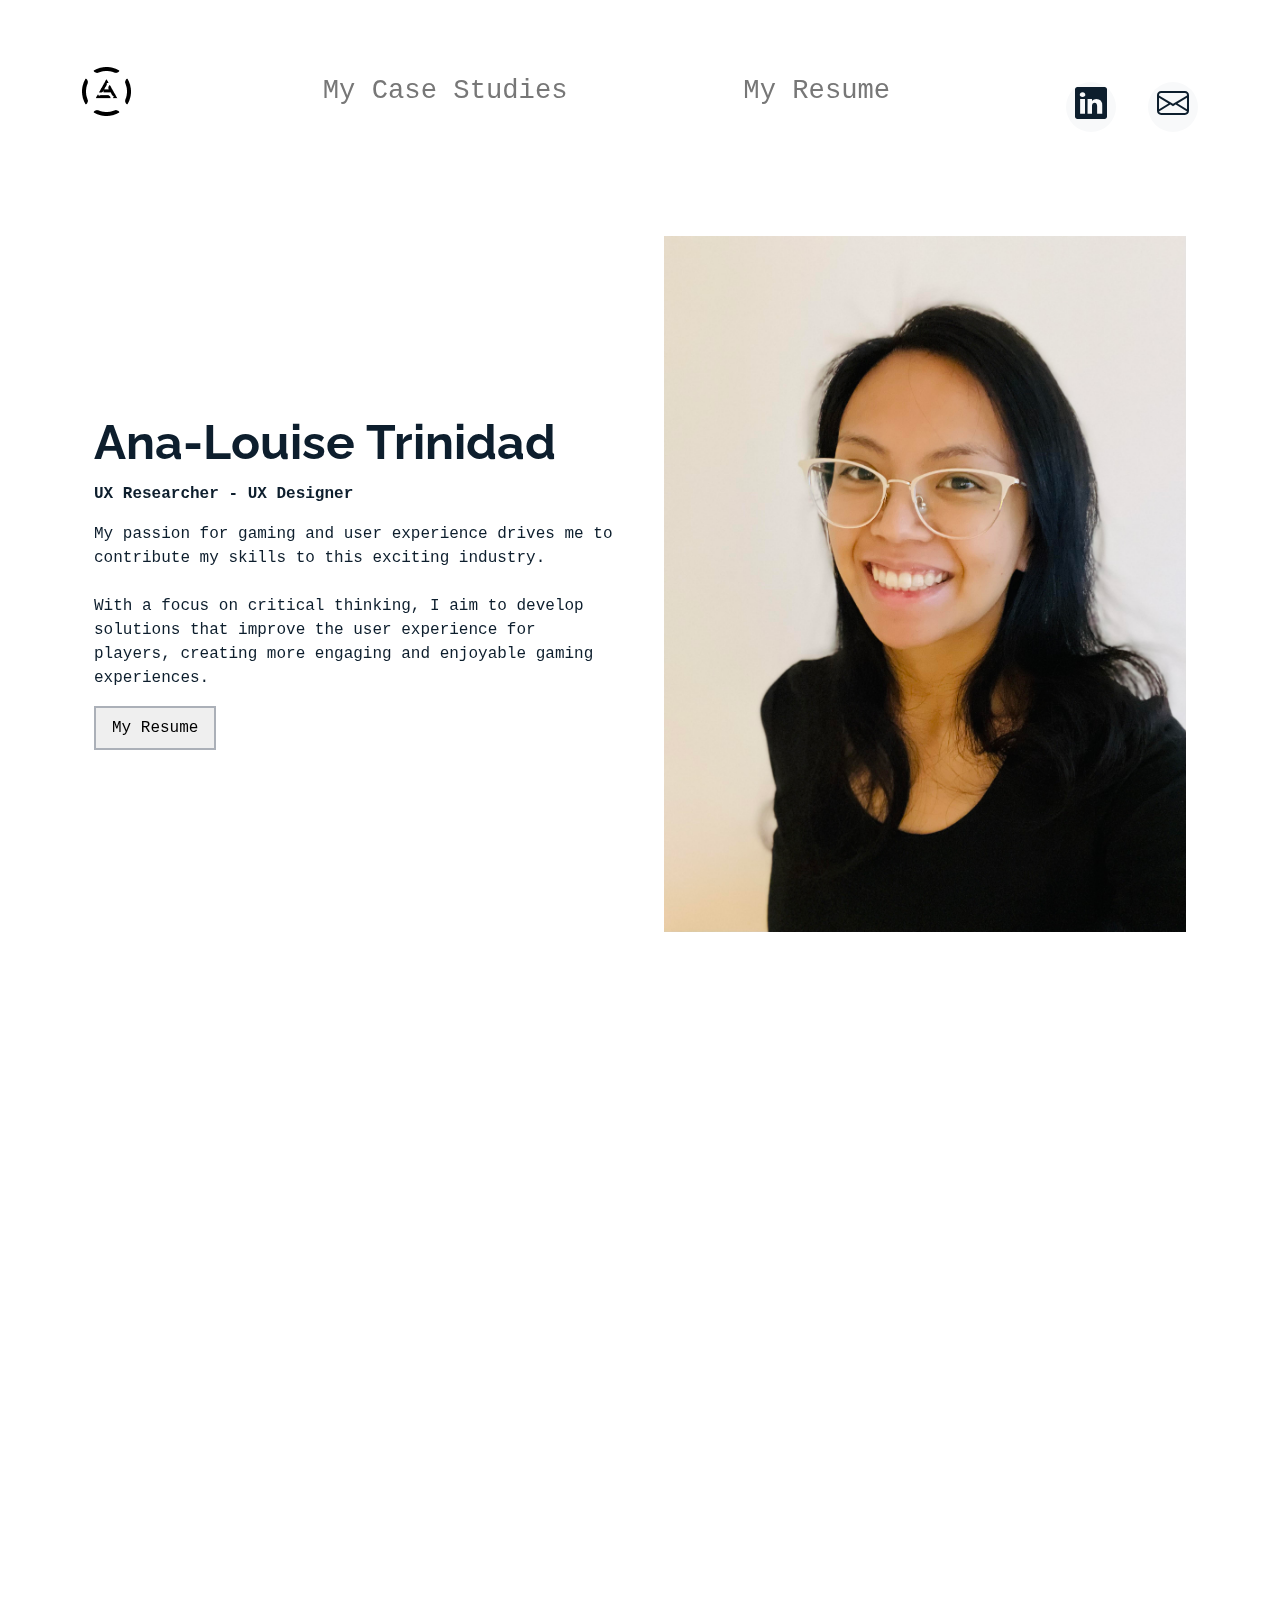
==== commit bdd6cdf4: "added my resume download link" ====
--- a/index.html
+++ b/index.html
@@ -96,12 +96,13 @@
       <!----PROJECT SECTION-->
       <main id="main">
 
-        <!-- ======= Works Section ======= -->
-        <section class="section site-portfolio" id="projects">
+        <!-- ======= Gaming Section ======= -->
+        <section class="section site-portfolio">
+          <h3 class="h3 heading text-center" id="projects" data-aos="fade-up">My Case Studies</h3>
           <div class="container">
             <div class="row mb-5 align-items-center">
-              <div class="col-md-12 col-lg-6 mb-4 mb-lg-0" data-aos="fade-up">
-                <h3 class="h3 heading">My Case Studies</h3>
+              <div class="col-md-12 col-lg-6 mb-2 mb-lg-0" data-aos="fade-up">
+                <h3>Gaming</h3>
               </div>
               <div class="col-md-12 col-lg-6 text-start text-lg-end" data-aos="fade-up" data-aos-delay="100">
                 <div id="filters" class="filters">
@@ -110,7 +111,6 @@
                   <!-- <a href="#" data-filter=".ux-ui">UX/UI</a> -->
                   <a href="#" data-filter=".ui-ux">UI/UX</a>
                   <!-- <a href="#" data-filter=".projects">Passion Projects</a> -->
-                  <!-- <a href="#" data-filter=".other-ux">Other UX Portfolios</a> -->
                 </div>
               </div>
             </div>
@@ -144,20 +144,52 @@
                   <img class="img-fluid" src="./assets/img/game-jam-case-study/Thumbnail Game Jam 2023.png">
                 </a>
               </div>
-              <!-- <div class="item other-ux col-sm-6 col-md-4 col-lg-4 mb-4">
-                <a href="./ucb-highlight-reel-page.html" class="item-wrap fancybox">
-                  <div class="work-info">
-                    <h3>UC Berkeley UX/UI Bootcamp Highlight Reel Fall '22 - Spring '23</h3>
-                    <span>Other UX Portfolios</span>
-                  </div>
-                  <img class="img-fluid" src="./assets/img/Portfolio-ucb/Thumbnail-ucb.png">
-                </a>
-              </div> -->
-            </div>
-          </div>
-        </section><!-- End  Works Section -->
+
+            </div>
+          </div>
+        </section><!-- End Gaming Section -->
     
-    
+    <!-- ======= General Section ======= -->
+    <!-- <section class="section site-portfolio">
+      <div class="container">
+        <div class="row mb-5 align-items-center">
+          <div class="col-md-12 col-lg-6 mb-4 mb-lg-0" data-aos="fade-up">
+            <h3>General</h3>
+          </div>
+          <div class="col-md-12 col-lg-6 text-start text-lg-end" data-aos="fade-up" data-aos-delay="100">
+            <div id="filters" class="filters">
+              <a href="#" data-filter="*" class="active">All</a>
+              <a href="#" data-filter=".nonprofit">Nonprofits</a>
+              <a href="#" data-filter=".uxhack">Design Hackathons</a>
+              <a href="#" data-filter=".studies">UX/UI Bootcamp</a>
+            </div>
+          </div>
+        </div>
+        <div id="portfolio-grid" class="row no-gutter" data-aos="fade-up" data-aos-delay="200">
+          <div class="item nonprofit col-sm-6 col-md-4 col-lg-4 mb-4">
+            <a href="#" class="item-wrap fancybox">
+              <div class="work-info">
+                <h3>San Jose Peace and Justice Center</h3>
+                <span>UX Research & Front-End Development</span>
+              </div>
+              <img class="img-fluid" src="assets/img/sjpjc-cs/SJPJC Case Study Thumbnail.png">
+            </a>
+          </div>
+
+          <div class="item studies col-sm-6 col-md-4 col-lg-4 mb-4">
+            <a href="./ucb-highlight-reel-page.html" class="item-wrap fancybox">
+              <div class="work-info">
+                <h3>Highlight Reel Fall '22 - Spring '23</h3>
+                <span>UC Berkeley UX/UI Bootcamp</span>
+              </div>
+              <img class="img-fluid" src="./assets/img/Portfolio-ucb/Thumbnail-ucb.png">
+            </a>
+          </div>
+        </div>
+      </div>
+    </section> -->
+    <!-- End General Section -->
+
       </main><!-- End #main -->
 
       <!--CONTACT SECTION-->
